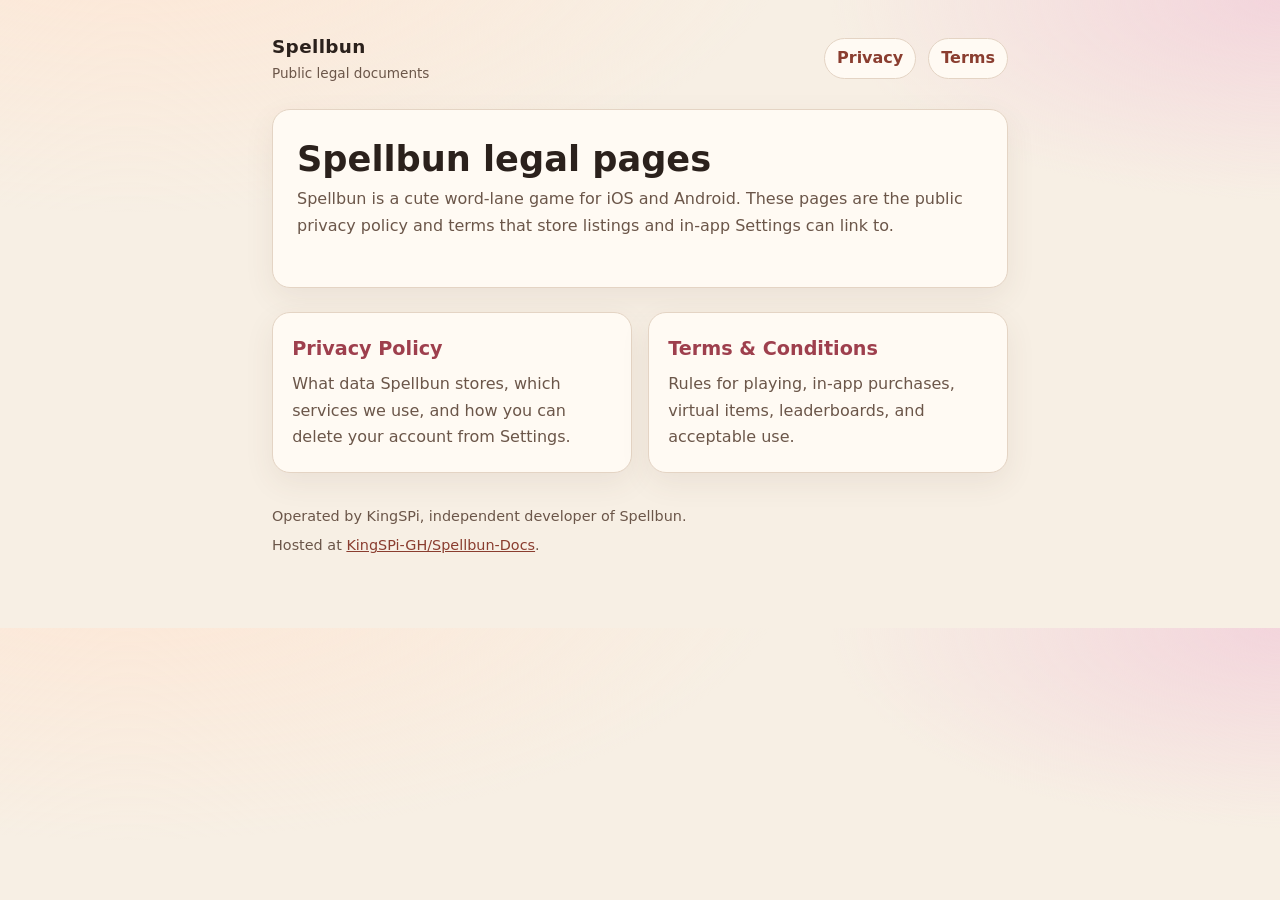
==== index.html @ 84ce692f "Add initial documentation (privacy / terms)" ====
<!DOCTYPE html>
<html lang="en">
<head>
	<meta charset="utf-8">
	<meta name="viewport" content="width=device-width, initial-scale=1">
	<title>Spellbun — Legal</title>
	<meta name="description" content="Privacy policy and terms for the Spellbun mobile game.">
	<link rel="stylesheet" href="styles.css">
</head>
<body>
	<div class="wrap">
		<header class="site">
			<a class="brand" href="./">
				<strong>Spellbun</strong>
				<span>Public legal documents</span>
			</a>
			<nav aria-label="Documents">
				<a href="privacy/">Privacy</a>
				<a href="terms/">Terms</a>
			</nav>
		</header>

		<section class="hero">
			<h1>Spellbun legal pages</h1>
			<p class="lede">Spellbun is a cute word-lane game for iOS and Android. These pages are the public privacy policy and terms that store listings and in-app Settings can link to.</p>
		</section>

		<div class="cards">
			<a class="card" href="privacy/">
				<h2>Privacy Policy</h2>
				<p>What data Spellbun stores, which services we use, and how you can delete your account from Settings.</p>
			</a>
			<a class="card" href="terms/">
				<h2>Terms &amp; Conditions</h2>
				<p>Rules for playing, in-app purchases, virtual items, leaderboards, and acceptable use.</p>
			</a>
		</div>

		<footer class="site">
			<p>Operated by KingSPi, independent developer of Spellbun.</p>
			<p>Hosted at <a href="https://github.com/KingSPi-GH/Spellbun-Docs">KingSPi-GH/Spellbun-Docs</a>.</p>
		</footer>
	</div>
</body>
</html>
---- styles.css ----
:root {
	color-scheme: light;
	--bg: #f7efe4;
	--bg-card: #fffaf3;
	--ink: #2b211c;
	--muted: #6b5649;
	--line: #e4d4c4;
	--accent: #c45c6a;
	--accent-dark: #9e3f4d;
	--link: #8a3d2f;
	--shadow: 0 10px 30px rgba(92, 61, 46, 0.08);
	--radius: 18px;
	--max: 46rem;
	--sans: "Segoe UI", system-ui, -apple-system, sans-serif;
}

* {
	box-sizing: border-box;
}

html {
	scroll-behavior: smooth;
}

body {
	margin: 0;
	font-family: var(--sans);
	background: radial-gradient(1200px 500px at 10% -10%, #fde7d6 0%, transparent 55%),
		radial-gradient(900px 400px at 100% 0%, #f3d5dc 0%, transparent 50%),
		var(--bg);
	color: var(--ink);
	line-height: 1.65;
}

a {
	color: var(--link);
}

a:hover {
	color: var(--accent-dark);
}

.wrap {
	width: min(var(--max), calc(100% - 2rem));
	margin: 0 auto;
	padding: 1.25rem 0 4rem;
}

header.site {
	display: flex;
	align-items: center;
	justify-content: space-between;
	gap: 1rem;
	padding: 0.75rem 0 1.5rem;
}

.brand {
	display: flex;
	flex-direction: column;
	text-decoration: none;
	color: inherit;
}

.brand strong {
	font-size: 1.15rem;
	letter-spacing: 0.02em;
}

.brand span {
	color: var(--muted);
	font-size: 0.85rem;
}

nav {
	display: flex;
	gap: 0.75rem;
	flex-wrap: wrap;
}

nav a {
	text-decoration: none;
	font-weight: 600;
	padding: 0.4rem 0.75rem;
	border-radius: 999px;
	background: var(--bg-card);
	border: 1px solid var(--line);
}

nav a[aria-current="page"] {
	background: var(--accent);
	border-color: var(--accent);
	color: #fff;
}

.hero,
article.legal {
	background: var(--bg-card);
	border: 1px solid var(--line);
	border-radius: var(--radius);
	box-shadow: var(--shadow);
	padding: 1.75rem 1.5rem 2rem;
}

h1 {
	margin: 0 0 0.4rem;
	font-size: clamp(1.7rem, 4vw, 2.2rem);
	line-height: 1.2;
}

h2 {
	margin: 2rem 0 0.6rem;
	font-size: 1.2rem;
}

h3 {
	margin: 1.25rem 0 0.4rem;
	font-size: 1.02rem;
}

p.lede,
.meta {
	color: var(--muted);
	margin: 0 0 1rem;
}

.cards {
	display: grid;
	grid-template-columns: 1fr;
	gap: 1rem;
	margin-top: 1.5rem;
}

@media (min-width: 720px) {
	.cards {
		grid-template-columns: 1fr 1fr;
	}
}

.card {
	display: block;
	text-decoration: none;
	color: inherit;
	background: var(--bg-card);
	border: 1px solid var(--line);
	border-radius: var(--radius);
	padding: 1.25rem 1.2rem 1.35rem;
	box-shadow: var(--shadow);
}

.card h2 {
	margin: 0 0 0.4rem;
	color: var(--accent-dark);
}

.card p {
	margin: 0;
	color: var(--muted);
}

ul {
	padding-left: 1.2rem;
}

li {
	margin: 0.35rem 0;
}

.toc {
	background: #f3e6d8;
	border-radius: 12px;
	padding: 0.9rem 1rem;
	margin: 1.25rem 0 0;
}

.toc ol {
	margin: 0.4rem 0 0;
	padding-left: 1.2rem;
}

footer.site {
	margin-top: 2rem;
	color: var(--muted);
	font-size: 0.9rem;
}

footer.site p {
	margin: 0.35rem 0;
}
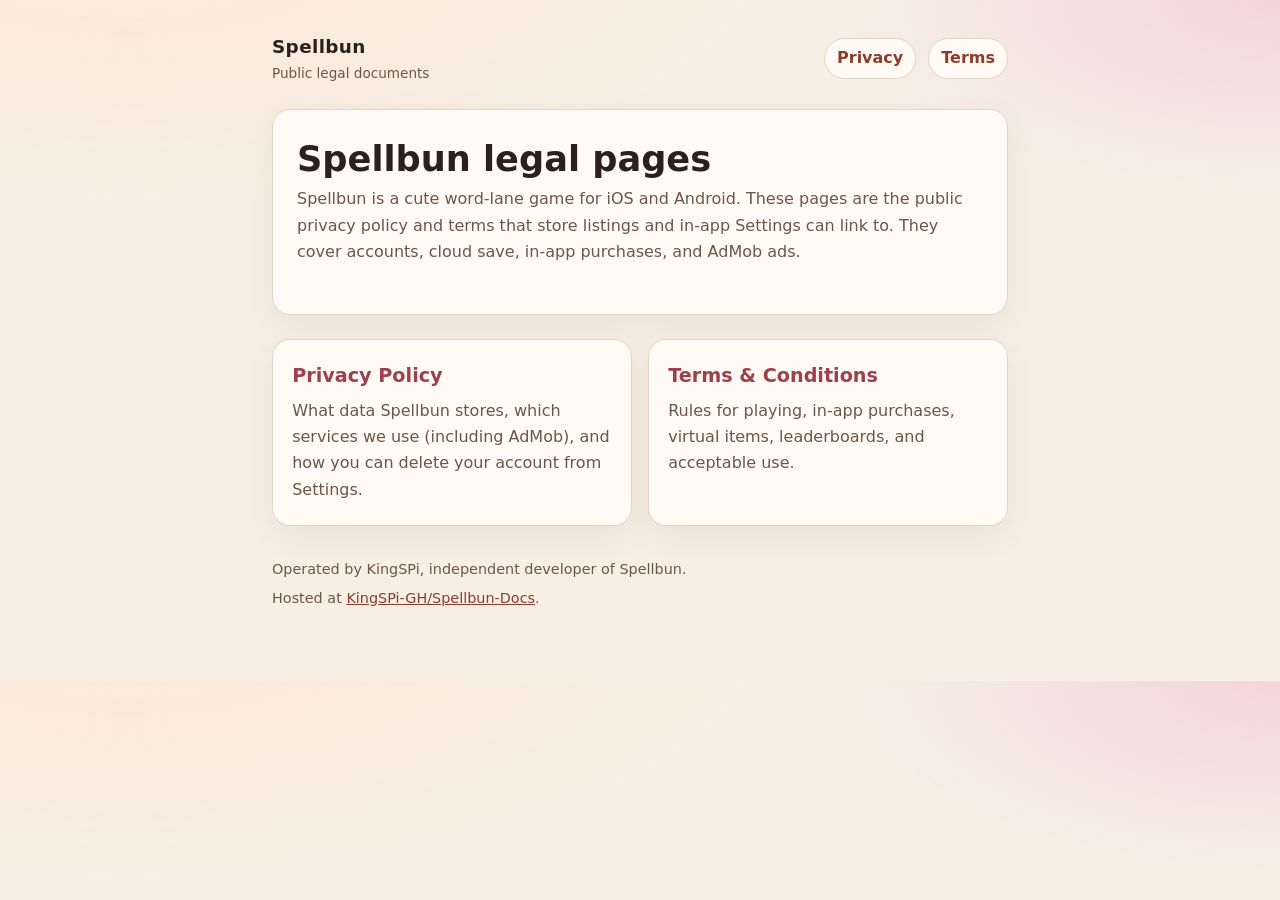
==== commit 3bf4e705: "Update documents to reflect the latest Spellbun state (e.g. ads)" ====
--- a/index.html
+++ b/index.html
@@ -22,13 +22,13 @@
 
 		<section class="hero">
 			<h1>Spellbun legal pages</h1>
-			<p class="lede">Spellbun is a cute word-lane game for iOS and Android. These pages are the public privacy policy and terms that store listings and in-app Settings can link to.</p>
+			<p class="lede">Spellbun is a cute word-lane game for iOS and Android. These pages are the public privacy policy and terms that store listings and in-app Settings can link to. They cover accounts, cloud save, in-app purchases, and AdMob ads.</p>
 		</section>
 
 		<div class="cards">
 			<a class="card" href="privacy/">
 				<h2>Privacy Policy</h2>
-				<p>What data Spellbun stores, which services we use, and how you can delete your account from Settings.</p>
+				<p>What data Spellbun stores, which services we use (including AdMob), and how you can delete your account from Settings.</p>
 			</a>
 			<a class="card" href="terms/">
 				<h2>Terms &amp; Conditions</h2>
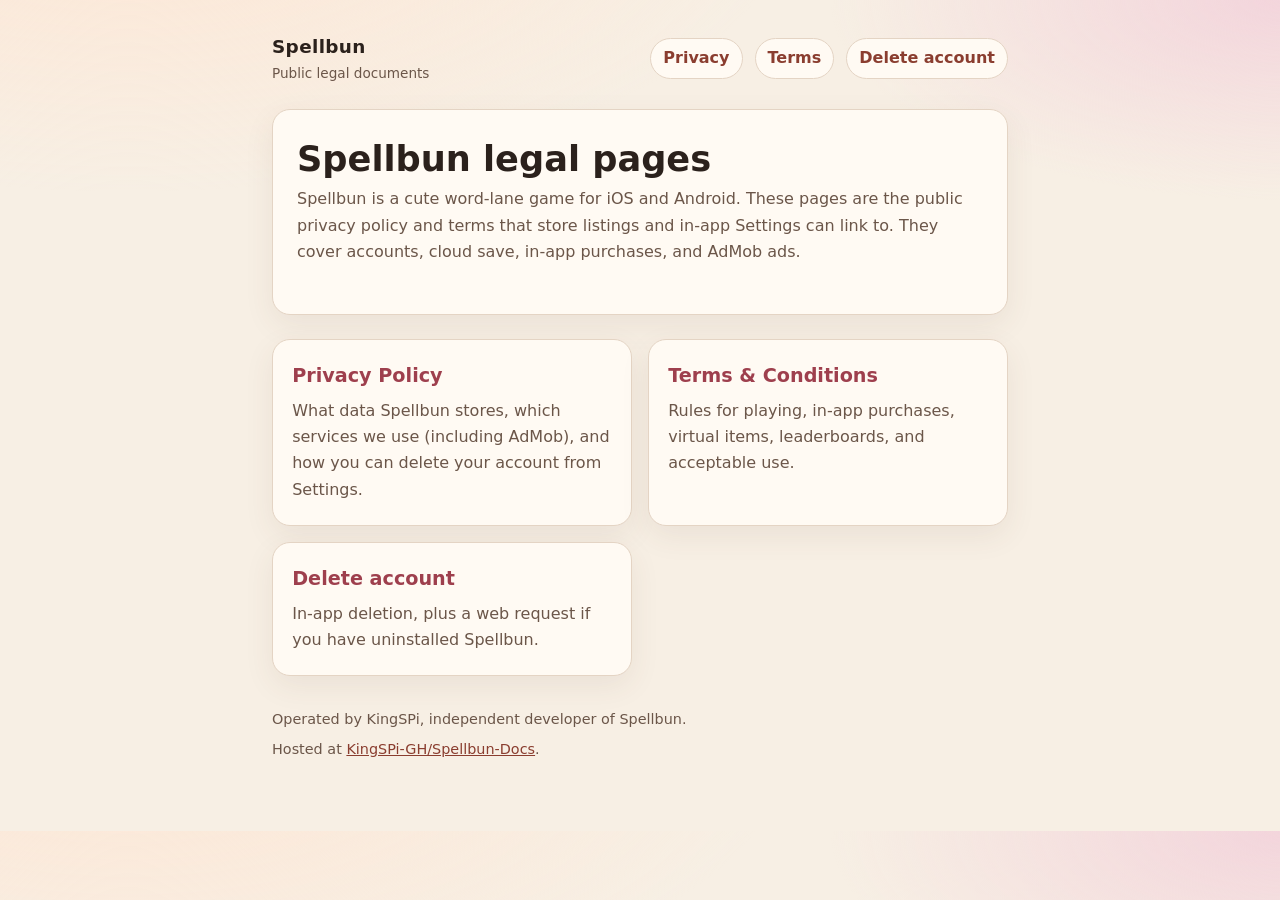
==== commit f2e89f88: "Add a "Delete your Spellbun account" resource page" ====
--- a/index.html
+++ b/index.html
@@ -17,6 +17,7 @@
 			<nav aria-label="Documents">
 				<a href="privacy/">Privacy</a>
 				<a href="terms/">Terms</a>
+				<a href="delete/">Delete account</a>
 			</nav>
 		</header>
 
@@ -34,6 +35,10 @@
 				<h2>Terms &amp; Conditions</h2>
 				<p>Rules for playing, in-app purchases, virtual items, leaderboards, and acceptable use.</p>
 			</a>
+			<a class="card" href="delete/">
+				<h2>Delete account</h2>
+				<p>In-app deletion, plus a web request if you have uninstalled Spellbun.</p>
+			</a>
 		</div>
 
 		<footer class="site">
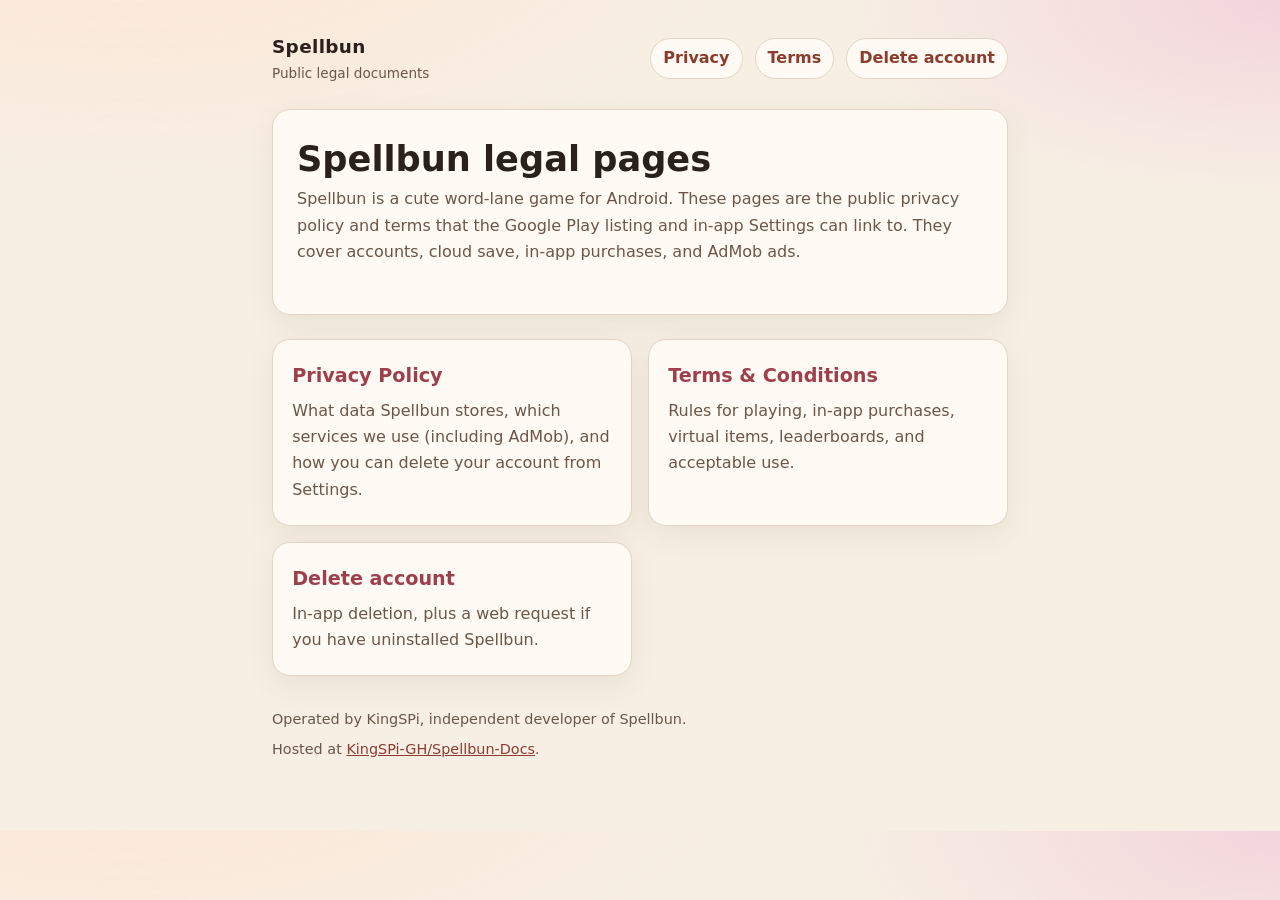
==== commit 921df048: "Update documentation to remove iOS for the time being" ====
--- a/index.html
+++ b/index.html
@@ -23,7 +23,7 @@
 
 		<section class="hero">
 			<h1>Spellbun legal pages</h1>
-			<p class="lede">Spellbun is a cute word-lane game for iOS and Android. These pages are the public privacy policy and terms that store listings and in-app Settings can link to. They cover accounts, cloud save, in-app purchases, and AdMob ads.</p>
+			<p class="lede">Spellbun is a cute word-lane game for Android. These pages are the public privacy policy and terms that the Google Play listing and in-app Settings can link to. They cover accounts, cloud save, in-app purchases, and AdMob ads.</p>
 		</section>
 
 		<div class="cards">
